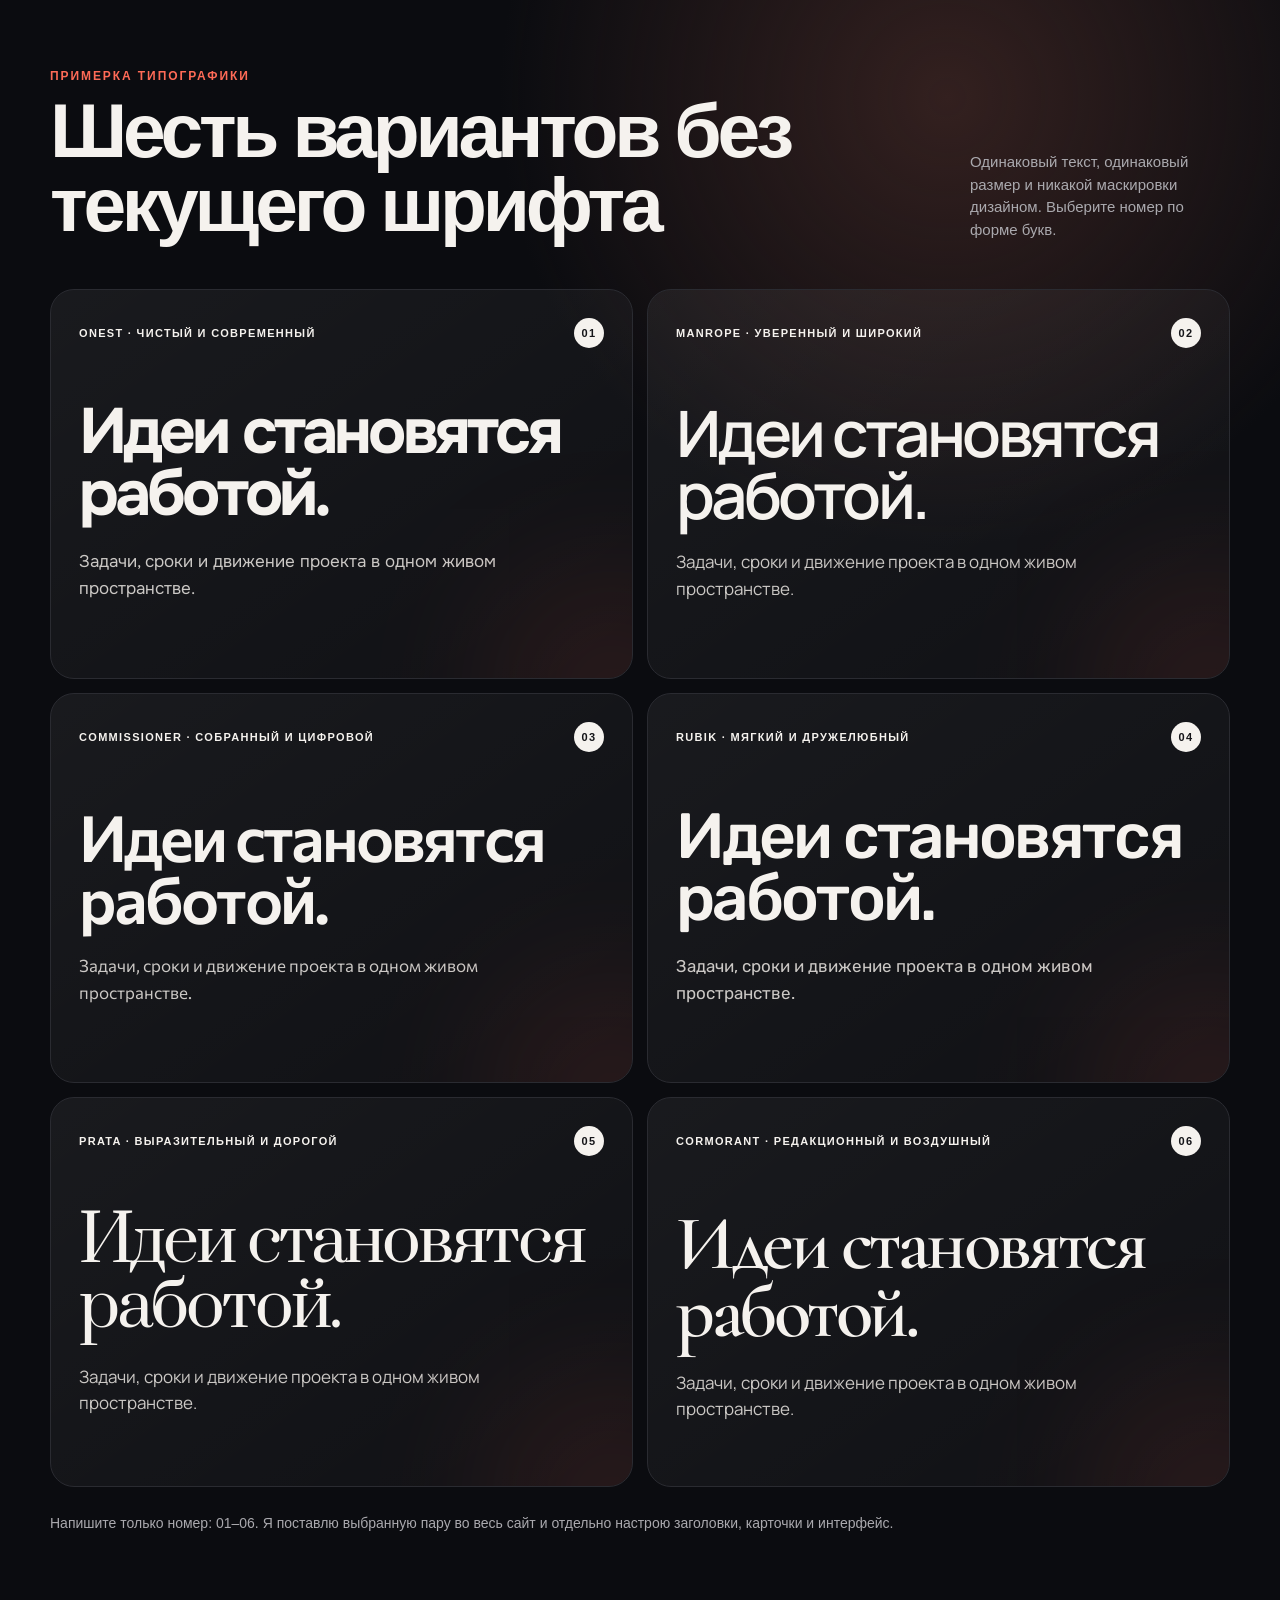
==== font-options.html @ b800a5ab "Add font comparison page" ====
<!doctype html>
<html lang="ru">
<head>
  <meta charset="utf-8">
  <meta name="viewport" content="width=device-width,initial-scale=1">
  <title>Briefboard — выбор шрифта</title>
  <link rel="preconnect" href="https://fonts.googleapis.com">
  <link rel="preconnect" href="https://fonts.gstatic.com" crossorigin>
  <link href="https://fonts.googleapis.com/css2?family=Commissioner:wght@400;600;700&family=Cormorant+Garamond:wght@500;600&family=Manrope:wght@400;600;700&family=Onest:wght@400;600;700&family=Prata&family=Rubik:wght@400;500;700&display=swap" rel="stylesheet">
  <style>
    :root { color-scheme: dark; --bg:#0b0c10; --text:#f5f2ee; --muted:#aaa9ae; --line:#2a2b31; --accent:#ff6b57; }
    * { box-sizing: border-box; }
    html { background: var(--bg); scroll-behavior: smooth; }
    body { margin:0; color:var(--text); background:radial-gradient(circle at 74% 6%,#33201f 0,transparent 28rem),var(--bg); font-family:Arial,sans-serif; }
    main { width:min(1180px,calc(100% - 32px)); margin:auto; padding:70px 0 90px; }
    header { display:grid; grid-template-columns:1fr auto; align-items:end; gap:28px; margin-bottom:48px; }
    header p { margin:0 0 12px; color:var(--accent); font:700 12px/1 Arial,sans-serif; letter-spacing:.16em; text-transform:uppercase; }
    header h1 { max-width:800px; margin:0; font:600 clamp(36px,6vw,82px)/.96 Arial,sans-serif; letter-spacing:-.055em; }
    header span { max-width:260px; color:var(--muted); font:15px/1.5 Arial,sans-serif; }
    .grid { display:grid; grid-template-columns:repeat(2,minmax(0,1fr)); gap:14px; }
    article { position:relative; min-height:390px; overflow:hidden; padding:28px; border:1px solid var(--line); border-radius:24px; background:linear-gradient(145deg,rgba(255,255,255,.06),rgba(255,255,255,.018)); }
    article::after { content:""; position:absolute; width:220px; height:220px; right:-90px; bottom:-120px; border-radius:50%; background:var(--accent); filter:blur(80px); opacity:.14; pointer-events:none; }
    .meta { display:flex; justify-content:space-between; align-items:center; gap:20px; margin-bottom:54px; font:700 11px/1 Arial,sans-serif; letter-spacing:.12em; text-transform:uppercase; }
    .meta b { display:grid; place-items:center; width:30px; height:30px; border-radius:50%; color:#151519; background:var(--text); }
    article h2 { max-width:570px; margin:0 0 24px; font-size:clamp(44px,5vw,74px); line-height:.96; }
    article > p { max-width:480px; margin:0; color:#cbc8c5; font-size:17px; line-height:1.55; }
    .onest { font-family:"Onest",sans-serif; }
    .onest h2 { font-weight:700; letter-spacing:-.06em; }
    .manrope { font-family:"Manrope",sans-serif; }
    .manrope h2 { font-weight:600; letter-spacing:-.055em; }
    .commissioner { font-family:"Commissioner",sans-serif; }
    .commissioner h2 { font-weight:600; letter-spacing:-.045em; }
    .rubik { font-family:"Rubik",sans-serif; }
    .rubik h2 { font-weight:500; letter-spacing:-.045em; }
    .prata { font-family:"Prata",serif; }
    .prata h2 { font-weight:400; letter-spacing:-.045em; line-height:1.01; }
    .prata > p { font-family:"Manrope",sans-serif; }
    .cormorant { font-family:"Cormorant Garamond",serif; }
    .cormorant h2 { font-weight:600; font-size:clamp(52px,6vw,88px); letter-spacing:-.045em; line-height:.88; }
    .cormorant > p { font-family:"Manrope",sans-serif; }
    footer { margin-top:26px; color:var(--muted); font:14px/1.5 Arial,sans-serif; }
    @media (max-width:760px) { main{padding-top:36px} header{grid-template-columns:1fr} header span{max-width:520px}.grid{grid-template-columns:1fr} article{min-height:330px}.meta{margin-bottom:42px} }
  </style>
</head>
<body>
  <main>
    <header>
      <div><p>Примерка типографики</p><h1>Шесть вариантов без текущего шрифта</h1></div>
      <span>Одинаковый текст, одинаковый размер и никакой маскировки дизайном. Выберите номер по форме букв.</span>
    </header>
    <section class="grid">
      <article class="onest"><div class="meta"><span>Onest · чистый и современный</span><b>01</b></div><h2>Идеи становятся работой.</h2><p>Задачи, сроки и движение проекта в одном живом пространстве.</p></article>
      <article class="manrope"><div class="meta"><span>Manrope · уверенный и широкий</span><b>02</b></div><h2>Идеи становятся работой.</h2><p>Задачи, сроки и движение проекта в одном живом пространстве.</p></article>
      <article class="commissioner"><div class="meta"><span>Commissioner · собранный и цифровой</span><b>03</b></div><h2>Идеи становятся работой.</h2><p>Задачи, сроки и движение проекта в одном живом пространстве.</p></article>
      <article class="rubik"><div class="meta"><span>Rubik · мягкий и дружелюбный</span><b>04</b></div><h2>Идеи становятся работой.</h2><p>Задачи, сроки и движение проекта в одном живом пространстве.</p></article>
      <article class="prata"><div class="meta"><span>Prata · выразительный и дорогой</span><b>05</b></div><h2>Идеи становятся работой.</h2><p>Задачи, сроки и движение проекта в одном живом пространстве.</p></article>
      <article class="cormorant"><div class="meta"><span>Cormorant · редакционный и воздушный</span><b>06</b></div><h2>Идеи становятся работой.</h2><p>Задачи, сроки и движение проекта в одном живом пространстве.</p></article>
    </section>
    <footer>Напишите только номер: 01–06. Я поставлю выбранную пару во весь сайт и отдельно настрою заголовки, карточки и интерфейс.</footer>
  </main>
</body>
</html>
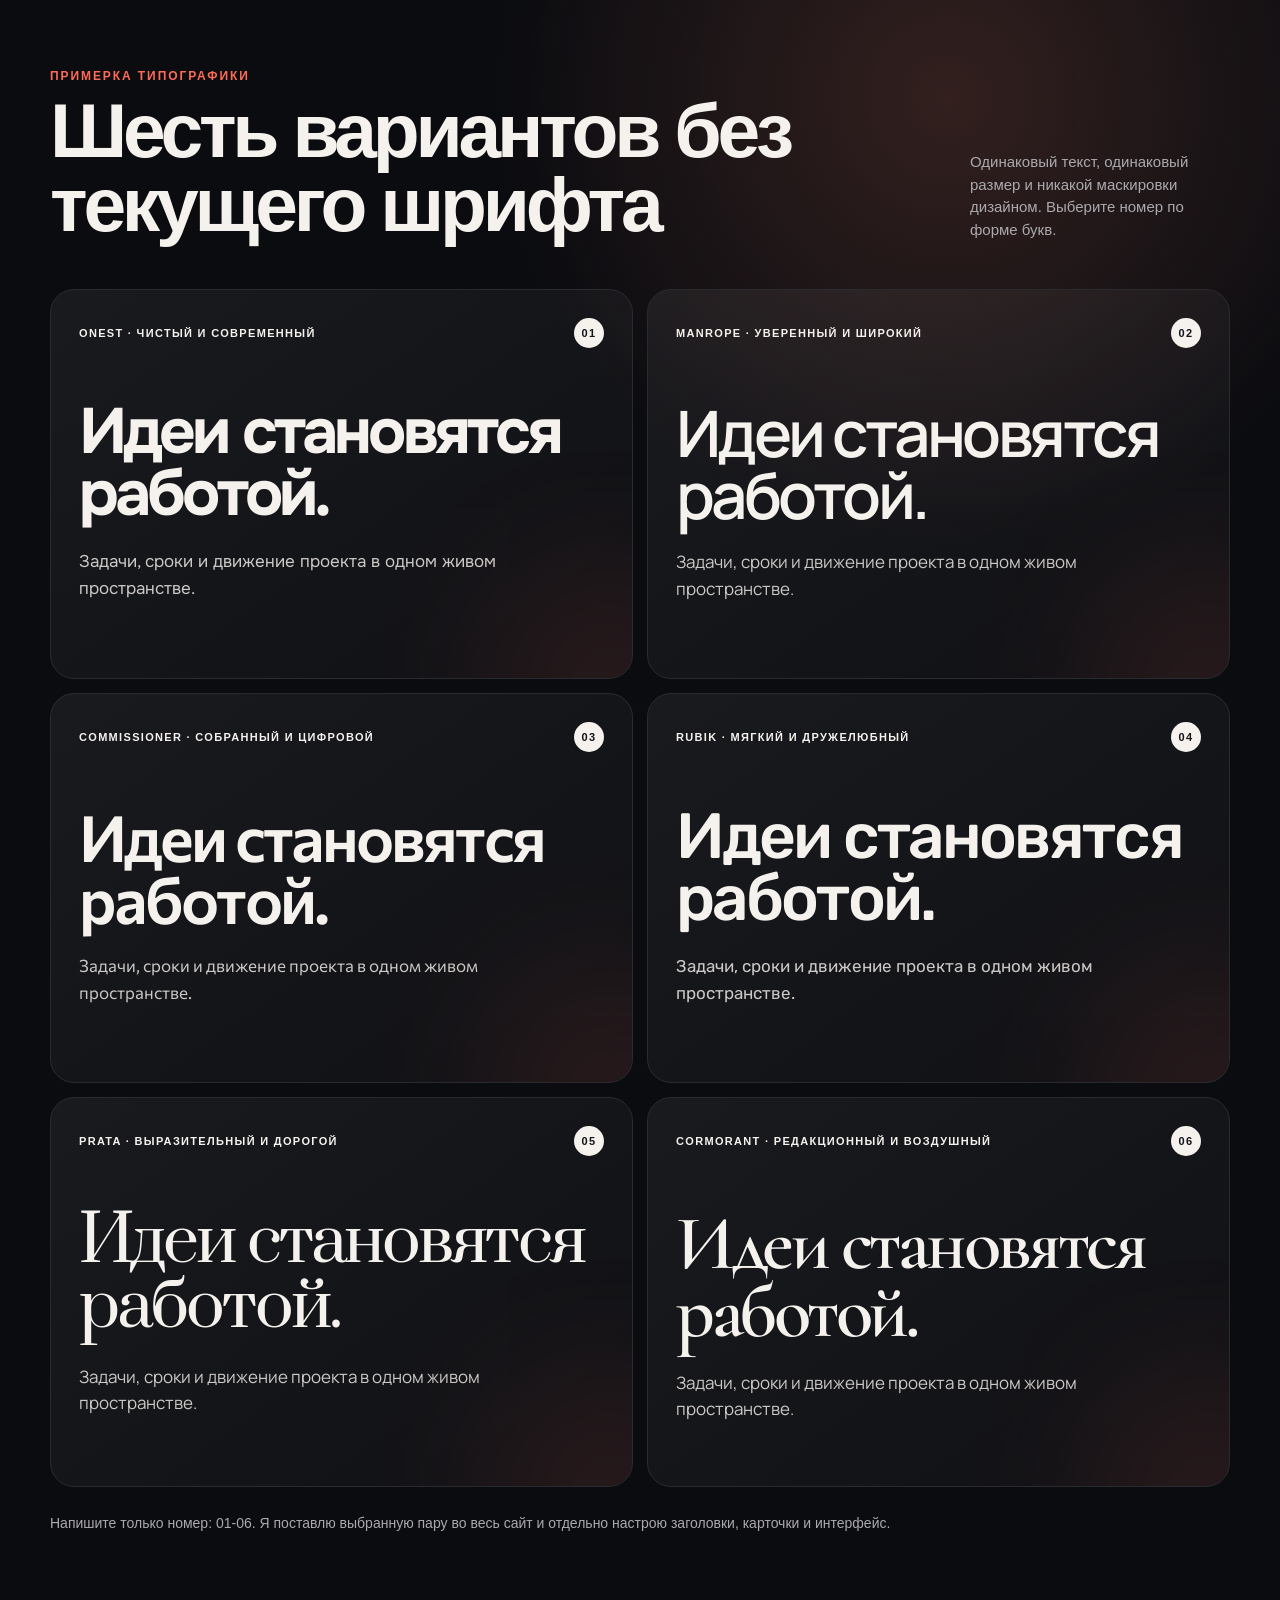
==== commit f3f24ff2: "Show live product in hero" ====
--- a/font-options.html
+++ b/font-options.html
@@ -3,7 +3,7 @@
 <head>
   <meta charset="utf-8">
   <meta name="viewport" content="width=device-width,initial-scale=1">
-  <title>Briefboard — выбор шрифта</title>
+  <title>Briefboard | Выбор шрифта</title>
   <link rel="preconnect" href="https://fonts.googleapis.com">
   <link rel="preconnect" href="https://fonts.gstatic.com" crossorigin>
   <link href="https://fonts.googleapis.com/css2?family=Commissioner:wght@400;600;700&family=Cormorant+Garamond:wght@500;600&family=Manrope:wght@400;600;700&family=Onest:wght@400;600;700&family=Prata&family=Rubik:wght@400;500;700&display=swap" rel="stylesheet">
@@ -56,7 +56,7 @@
       <article class="prata"><div class="meta"><span>Prata · выразительный и дорогой</span><b>05</b></div><h2>Идеи становятся работой.</h2><p>Задачи, сроки и движение проекта в одном живом пространстве.</p></article>
       <article class="cormorant"><div class="meta"><span>Cormorant · редакционный и воздушный</span><b>06</b></div><h2>Идеи становятся работой.</h2><p>Задачи, сроки и движение проекта в одном живом пространстве.</p></article>
     </section>
-    <footer>Напишите только номер: 01–06. Я поставлю выбранную пару во весь сайт и отдельно настрою заголовки, карточки и интерфейс.</footer>
+    <footer>Напишите только номер: 01-06. Я поставлю выбранную пару во весь сайт и отдельно настрою заголовки, карточки и интерфейс.</footer>
   </main>
 </body>
 </html>
